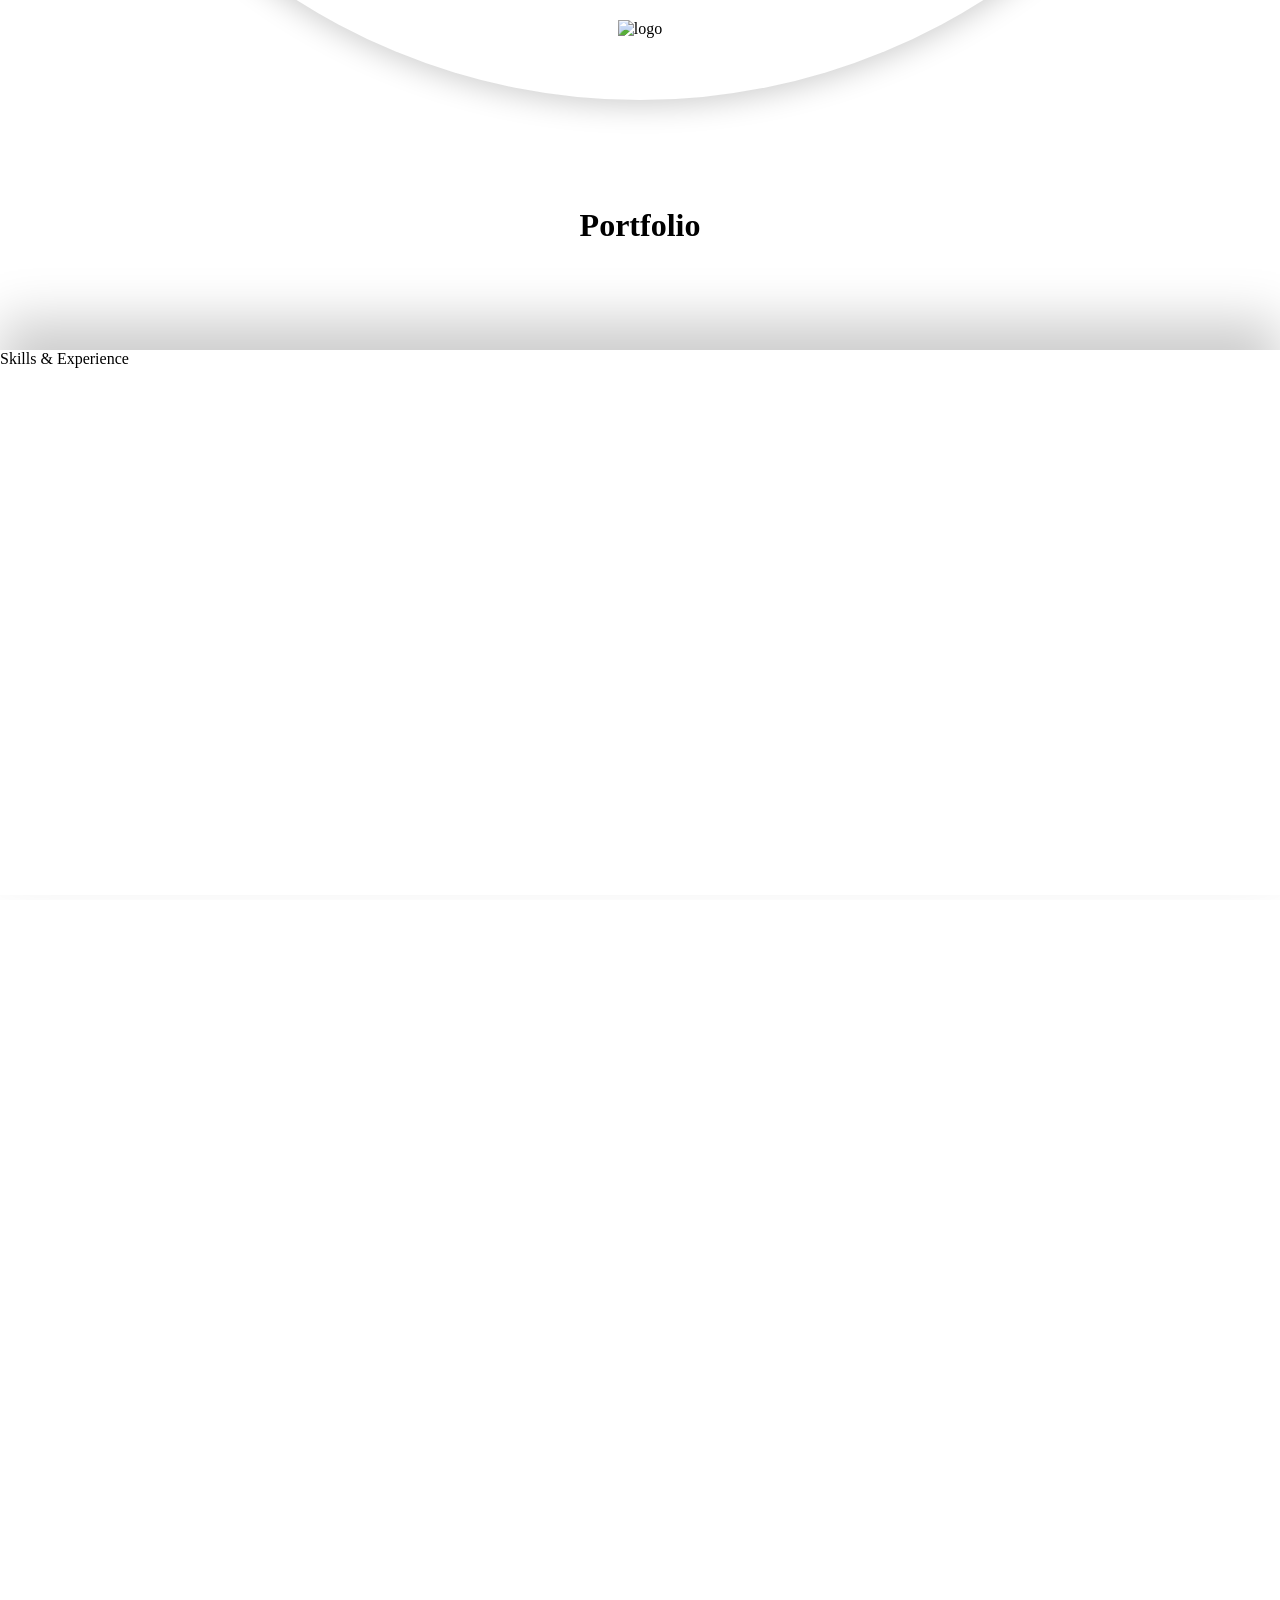
==== portfolio.html @ 9801de3b "Add files via upload" ====
<!DOCTYPE html>
<html>
<head>
	<meta charset="utf-8">
	<meta name="viewport" content="width=device-width, initial-scale=1">
	<title>Portfolio</title>
	<link rel="stylesheet" type="text/css" href="portfolio.css">
</head>
<body>
	<div class="parent">
		<nav class="main-nav">
			<div class="logo"><img src="C:\Users\Administrator\Downloads\Vector.svg" alt="logo">
			</div>
		</nav>
		<div class="one-box">
			<div class="text-area">
				<h1>
					Portfolio
				</h1>
			</div>
		</div>
		<div class="two-box">
			<div class="skills">
				<div class="gpage">
					Skills & Experience
					
				</div>
			</div>
		</div>
	</div>

</body>
</html>
---- portfolio.css ----
*{
    margin: 0;
    padding: 0;
    box-sizing: border-box;
}

.main-nav {
	display: flex;
    justify-content: center;
	padding-top: 0;
	background: white;
	width: 100%;
	max-width: 1280px;
	height: 1280px;
	
	margin-top: -1180px;
	border-top-right-radius: 100%;
	border-top-left-radius: 100%;
	border-bottom-right-radius: 100%;
	border-bottom-left-radius: 100%;
    box-shadow:rgba(0,0,0,0.2) 0px 5px 30px, inset rgba(0,0,0,0) 0px -10px 20px;
}

.logo {
	display: flex;
	text-align: center;
	justify-content: center;
	padding: 20px;
	padding-top: 1200px;
}

.one-box {
    display: flex;
	height:250px;
	width: 100vw;

	justify-content: center;
	align-items: center;
}

.two-box {
	display: flex;
	/*padding-top: 40px;*/
	height:545px;
	width: 100vw;
    box-shadow:rgba(0,0,0,0.2) 0px -30px 50px, inset rgba(0,0,0,0) 0px -50px 50px;
}
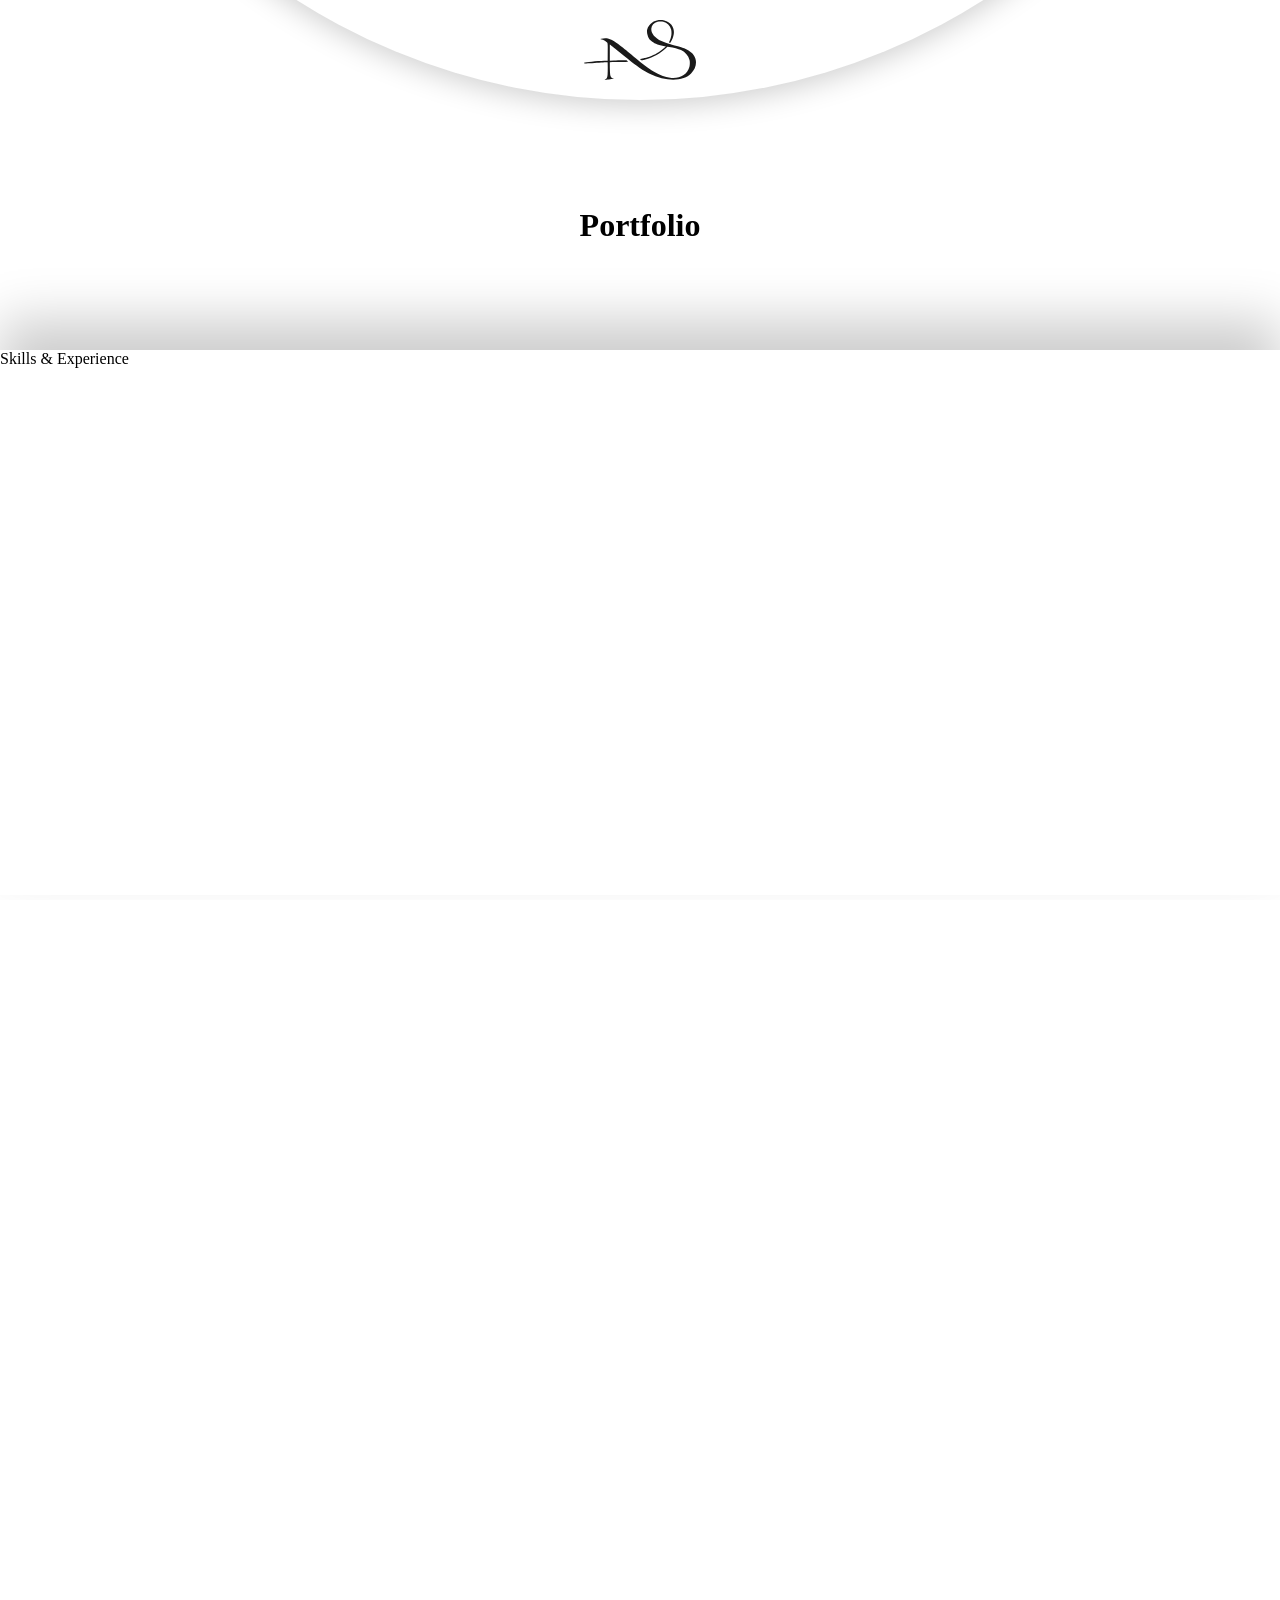
==== commit f7ec180f: "Update portfolio.html" ====
--- a/portfolio.html
+++ b/portfolio.html
@@ -9,7 +9,7 @@
 <body>
 	<div class="parent">
 		<nav class="main-nav">
-			<div class="logo"><img src="C:\Users\Administrator\Downloads\Vector.svg" alt="logo">
+			<div class="logo"><img src="Vector.svg" alt="logo">
 			</div>
 		</nav>
 		<div class="one-box">
@@ -30,4 +30,5 @@
 	</div>
 
 </body>
-</html>+
+</html>
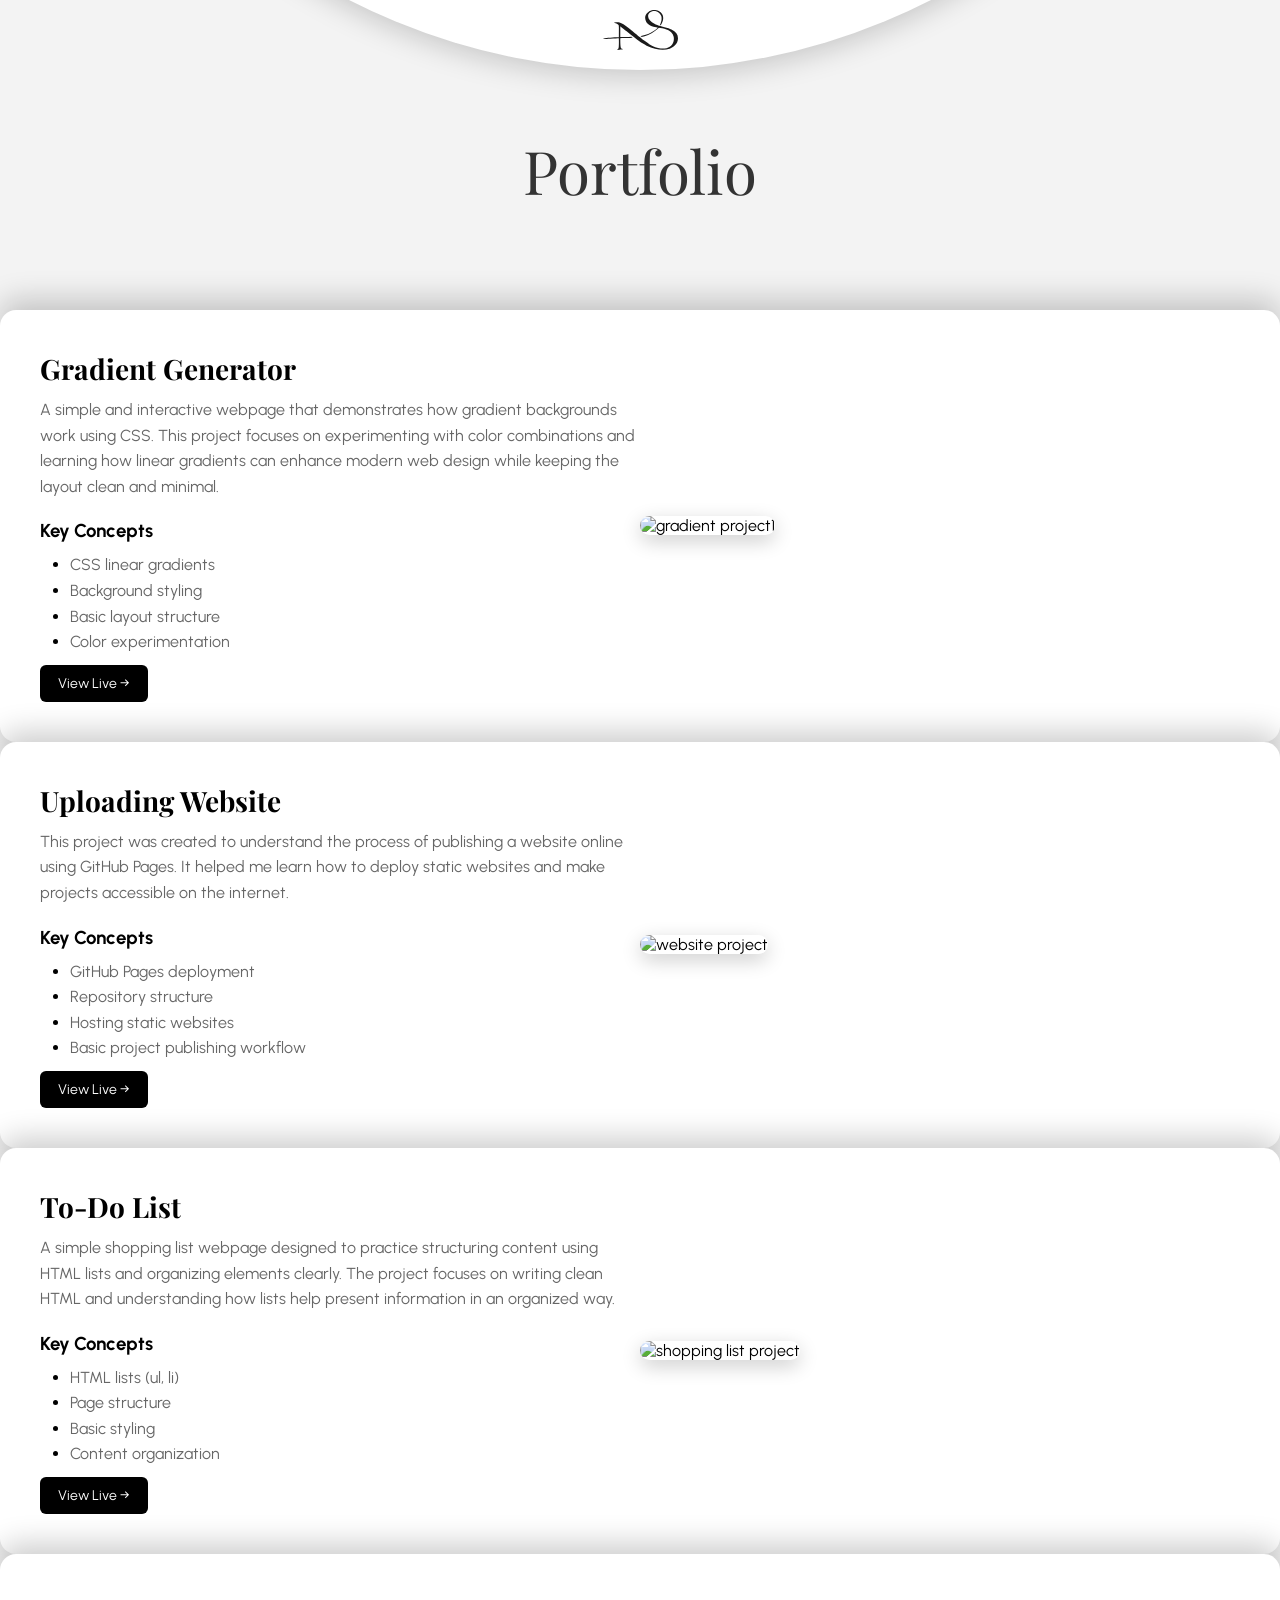
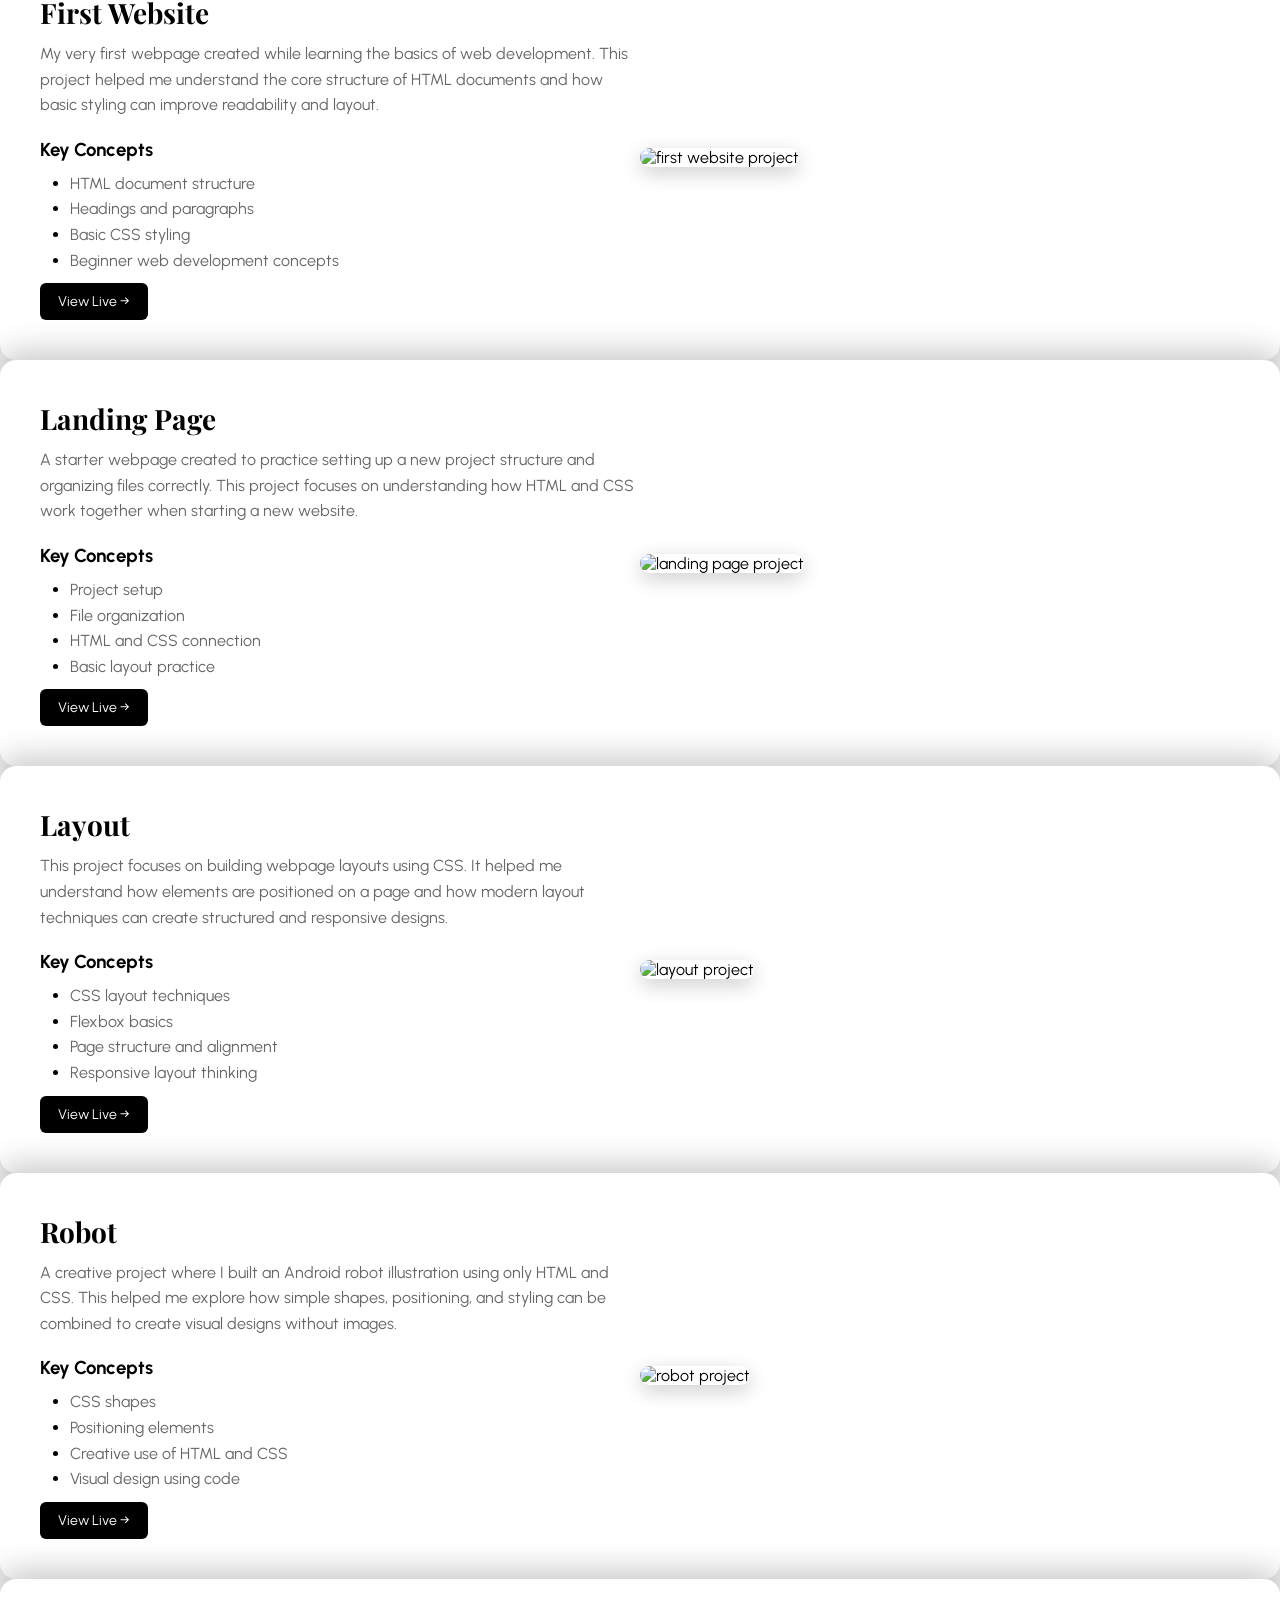
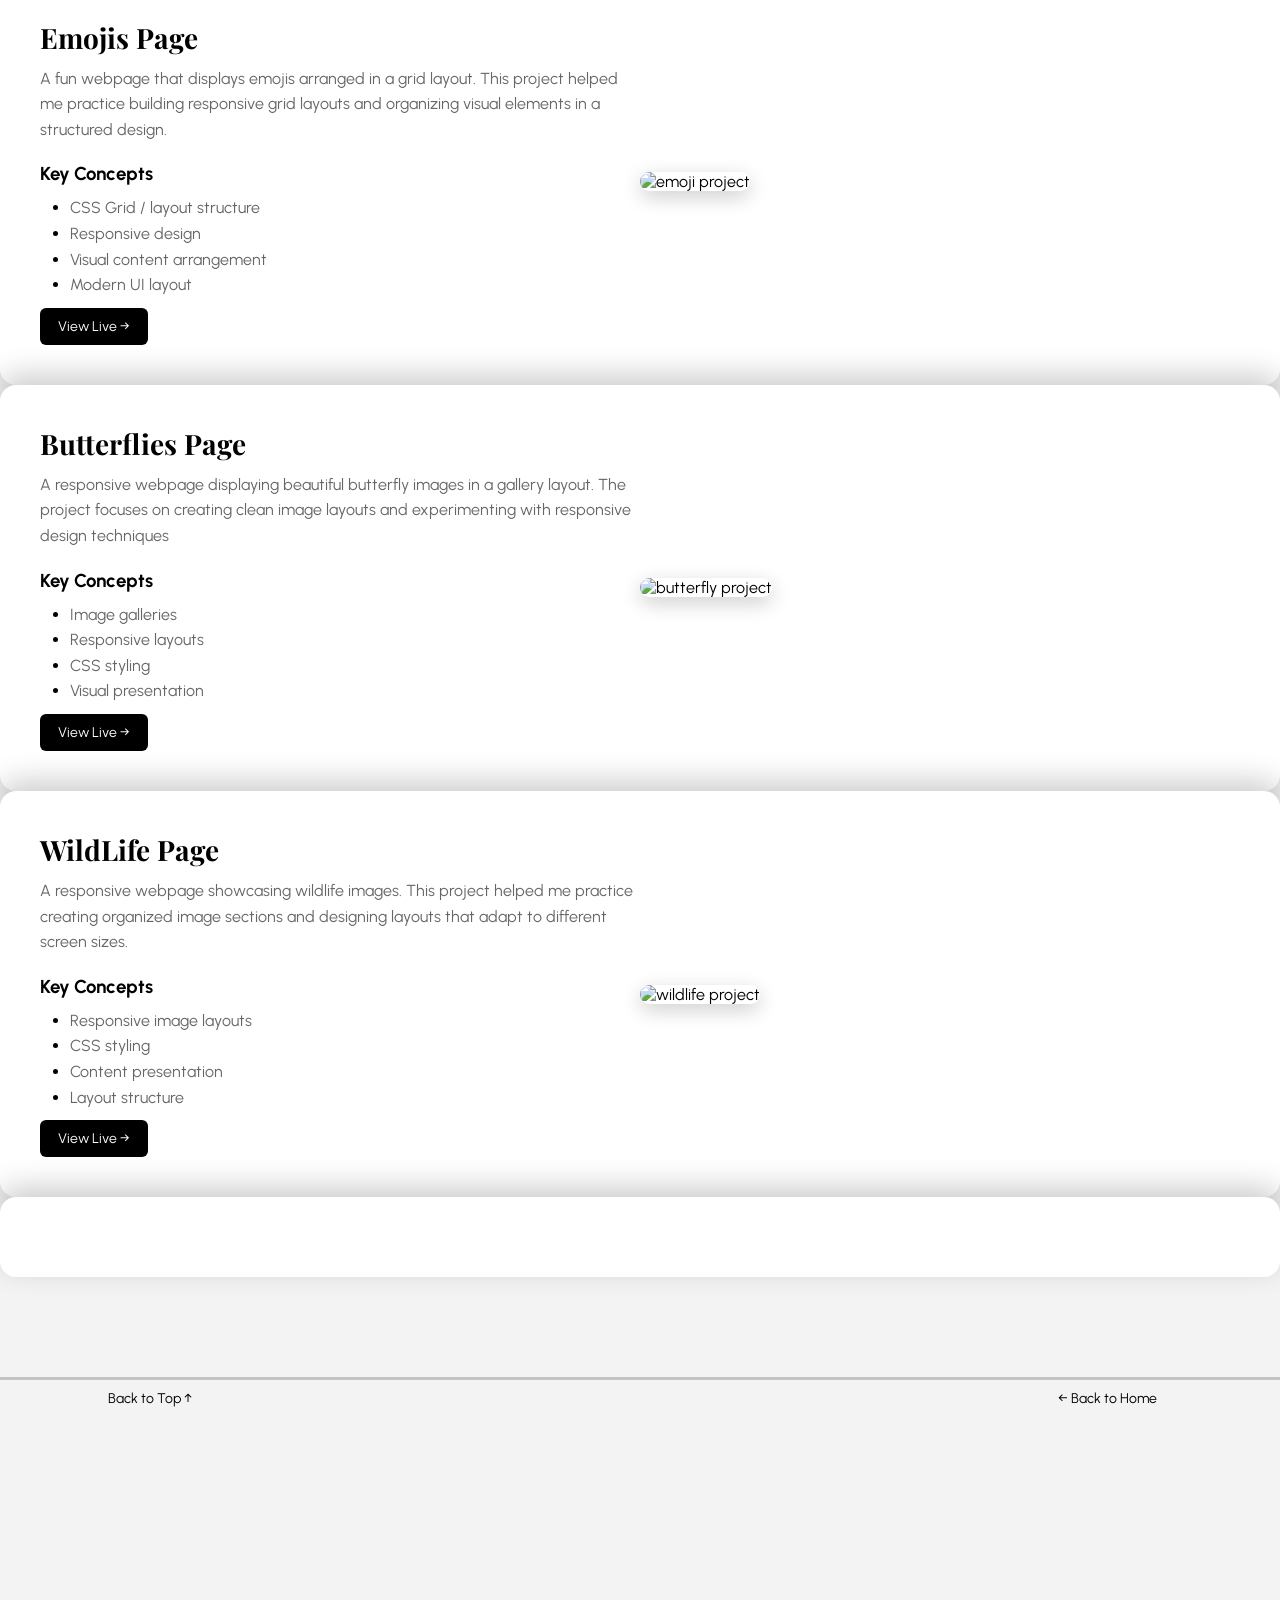
==== commit e37e664b: "Update portfolio.html" ====
--- a/portfolio.html
+++ b/portfolio.html
@@ -6,29 +6,351 @@
 	<title>Portfolio</title>
 	<link rel="stylesheet" type="text/css" href="portfolio.css">
 </head>
+
 <body>
-	<div class="parent">
+
+	<!-- <header class="hero"> -->
 		<nav class="main-nav">
 			<div class="logo"><img src="Vector.svg" alt="logo">
 			</div>
+			
 		</nav>
-		<div class="one-box">
-			<div class="text-area">
-				<h1>
-					Portfolio
-				</h1>
+		<h1>Portfolio</h1>
+	<!-- </header>	 -->
+
+
+	<section class="projects">
+
+		<!-- Project 1 -->
+		<div class="project-card">
+
+			<div class="project-text">
+				<h2>Gradient Generator</h2>
+
+				 
+				
+
+						<p>A simple and interactive webpage that demonstrates how gradient backgrounds work using CSS. This project focuses on experimenting with color combinations and learning how linear gradients can enhance modern web design while keeping the layout clean and minimal.</p>
+
+					<h3> Key Concepts </h3>
+						<ul>
+							<li> <p> CSS linear gradients</p></li>
+
+							<li> <p>Background styling</p></li>
+
+							<li><p> Basic layout structure</p></li>
+
+							<li><p> Color experimentation</p></li>
+						</ul>
+				
+
+				<a href="https://noorayeshasaleha.github.io/back-ground-color-gradient/" class="btn">View Live →</a>
+				
 			</div>
-		</div>
-		<div class="two-box">
-			<div class="skills">
-				<div class="gpage">
-					Skills & Experience
-					
-				</div>
+			
+			<div class="project-image">
+				<img src="background-generator.png" alt="gradient project1">
+				
 			</div>
 		</div>
+
+			<!-- Project 2 -->
+	    <div class="project-card">
+
+	        <div class="project-text">
+	            <h2>Uploading Website</h2>
+
+	            	<p>This project was created to understand the process of publishing a website online using GitHub Pages. It helped me learn how to deploy static websites and make projects accessible on the internet.</p>
+
+					<h3> Key Concepts </h3>
+						<ul>
+							<li> <p> GitHub Pages deployment</p></li>
+
+							<li> <p>Repository structure</p></li>
+
+							<li><p> Hosting static websites</p></li>
+
+							<li><p> Basic project publishing workflow</p></li>
+						</ul>
+
+	            <a href="https://noorayeshasaleha.github.io/uploading-website/" class="btn">View Live →</a>
+	        </div>
+
+	        <div class="project-image">
+	            <img src="website.png" alt="website project">
+	        </div>
+
+	    </div>
+
+
+	    <!-- Project 3 -->
+	    <div class="project-card">
+
+	        <div class="project-text">
+	            <h2>To-Do List</h2>
+
+	            	<p>A simple shopping list webpage designed to practice structuring content using HTML lists and organizing elements clearly. The project focuses on writing clean HTML and understanding how lists help present information in an organized way.</p>
+
+					<h3> Key Concepts </h3>
+						<ul>
+							<li> <p> HTML lists (ul, li)</p></li>
+
+							<li> <p>Page structure</p></li>
+
+							<li><p> Basic styling</p></li>
+
+							<li><p> Content organization</p></li>
+						</ul>
+
+	            <a href="https://noorayeshasaleha.github.io/shopping-list/" class="btn">View Live →</a>
+	        </div>
+
+	        <div class="project-image">
+	            <img src="shopping.png" alt="shopping list project">
+	        </div>
+					
+		</div>
+
+		<!-- Project 4 -->
+	    <div class="project-card">
+
+	        <div class="project-text">
+	            <h2>First Website</h2>
+
+	           		<p>My very first webpage created while learning the basics of web development. This project helped me understand the core structure of HTML documents and how basic styling can improve readability and layout.</p>
+
+					<h3> Key Concepts </h3>
+						<ul>
+							<li> <p> HTML document structure</p></li>
+
+							<li> <p>Headings and paragraphs</p></li>
+
+							<li><p> Basic CSS styling</p></li>
+
+							<li><p> Beginner web development concepts</p></li>
+						</ul>
+
+	            <a href="https://noorayeshasaleha.github.io/1st-website/" class="btn">View Live →</a>
+	        </div>
+
+	        <div class="project-image">
+	            <img src="first.png" alt="first website project">
+	        </div>
+					
+		</div>
+
+		<!-- Project 5-->
+	    <div class="project-card">
+
+	        <div class="project-text">
+	            <h2>Landing Page</h2>
+				<p>A starter webpage created to practice setting up a new project structure and organizing files correctly. This project focuses on understanding how HTML and CSS work together when starting a new website.</p>
+
+					<h3> Key Concepts </h3>
+						<ul>
+							<li> <p> Project setup</p></li>
+
+							<li> <p>File organization</p></li>
+
+							<li><p> HTML and CSS connection</p></li>
+
+							<li><p> Basic layout practice</p></li>
+						</ul>
+
+	            <a href="https://noorayeshasaleha.github.io/project-start/" class="btn">View Live →</a>
+	        </div>
+
+	        <div class="project-image">
+	            <img src="landing.png" alt="landing page project">
+	        </div>
+					
+		</div>
+
+		<!-- Project 6 -->
+	    <div class="project-card">
+
+	        <div class="project-text">
+	            <h2>Layout</h2>
+
+	            <p>This project focuses on building webpage layouts using CSS. It helped me understand how elements are positioned on a page and how modern layout techniques can create structured and responsive designs.</p>
+
+					<h3> Key Concepts </h3>
+						<ul>
+							<li> <p> CSS layout techniques</p></li>
+
+							<li> <p>Flexbox basics</p></li>
+
+							<li><p> Page structure and alignment</p></li>
+
+							<li><p> Responsive layout thinking</p></li>
+						</ul>
+	            <a href="https://noorayeshasaleha.github.io/Layout/" class="btn">View Live →</a>
+	        </div>
+
+	        <div class="project-image">
+	            <img src="layout.png" alt="layout project">
+	        </div>
+					
+		</div>
+
+		<!-- Project 7 -->
+	    <div class="project-card">
+
+	        <div class="project-text">
+	            <h2>Robot</h2>
+
+	        <p>A creative project where I built an Android robot illustration using only HTML and CSS. This helped me explore how simple shapes, positioning, and styling can be combined to create visual designs without images.</p>
+
+					<h3> Key Concepts </h3>
+						<ul>
+							<li> <p> CSS shapes</p></li>
+
+							<li> <p>Positioning elements</p></li>
+
+							<li><p> Creative use of HTML and CSS</p></li>
+
+							<li><p> Visual design using code</p></li>
+						</ul>
+
+	            <a href="https://noorayeshasaleha.github.io/1st-robot/" class="btn">View Live →</a>
+	        </div>
+
+	        <div class="project-image">
+	            <img src="robot.png" alt="robot project">
+	        </div>
+					
+		</div>
+
+		<!-- Project 8 -->
+	    <div class="project-card">
+
+	        <div class="project-text">
+	            <h2>Emojis Page</h2>
+
+	            <p>A fun webpage that displays emojis arranged in a grid layout. This project helped me practice building responsive grid layouts and organizing visual elements in a structured design.</p>
+
+					<h3> Key Concepts </h3>
+						<ul>
+							<li> <p> CSS Grid / layout structure</p></li>
+
+							<li> <p>Responsive design</p></li>
+
+							<li><p> Visual content arrangement</p></li>
+
+							<li><p> Modern UI layout</p></li>
+						</ul>
+
+	            <a href="https://noorayeshasaleha.github.io/emojis/" class="btn">View Live →</a>
+	        </div>
+
+	        <div class="project-image">
+	            <img src="emoji.png" alt="emoji project">
+	        </div>
+					
+		</div>
+
+		<!-- Project 9 -->
+	    <div class="project-card">
+
+	        <div class="project-text">
+	            <h2>Butterflies Page</h2>
+
+	            <p>A responsive webpage displaying beautiful butterfly images in a gallery layout. The project focuses on creating clean image layouts and experimenting with responsive design techniques</p>
+
+					<h3> Key Concepts </h3>
+						<ul>
+							<li> <p> Image galleries</p></li>
+
+							<li> <p>Responsive layouts</p></li>
+
+							<li><p> CSS styling</p></li>
+
+							<li><p> Visual presentation</p></li>
+						</ul>
+
+	            <a href="https://noorayeshasaleha.github.io/butterflies/" class="btn">View Live →</a>
+	        </div>
+
+	        <div class="project-image">
+	            <img src=" butterfly.png" alt="butterfly project">
+	        </div>
+					
+		</div>
+
+		<!-- Project 10 -->
+	    <div class="project-card">
+
+	        <div class="project-text">
+	            <h2>WildLife Page</h2>
+
+	            <p>A responsive webpage showcasing wildlife images. This project helped me practice creating organized image sections and designing layouts that adapt to different screen sizes.</p>
+
+					<h3> Key Concepts </h3>
+						<ul>
+							<li> <p> Responsive image layouts</p></li>
+
+							<li> <p>CSS styling</p></li>
+
+							<li><p> Content presentation</p></li>
+
+							<li><p> Layout structure</p></li>
+						</ul>
+	            <a href="https://noorayeshasaleha.github.io/wildLife/" class="btn">View Live →</a>
+	        </div>
+
+	        <div class="project-image">
+	            <img src="wildlife.png" alt="wildlife project">
+	        </div>
+					
+		</div>
+
+		
+
+		<!-- Project 11 -->
+	    <div class="project-card">
+
+	        <!-- <div class="project-text">
+	            <h2>To-Do List</h2>
+
+	            <p>
+	                A responsive landing page developed for the
+	                Complete Web Developer course coding exercise.
+	            </p>
+
+	            <a href="https://noorayeshasaleha.github.io/shopping-list/" class="btn">View Live →</a>
+	        </div>
+
+	        <div class="project-image">
+	            <img src="shopping.png" alt="shopping list project">
+	        </div> -->
+					
+		</div>
+	
+		
+</section>
+
+
+<footer class="footer">
+	<div class="footer-content">
+		<div class="back-to-top">
+		  			 Back to Top ↑
+		</div>
+
+
+		<a href="index.html" class="back-btn">← Back to Home</a>
 	</div>
+</footer>
+
+<script>
+	  const backToTop = document.querySelector('.back-to-top');
+
+	  backToTop.addEventListener('click', () => {
+	    window.scrollTo({
+	      top: 0,
+	      behavior: 'smooth'
+	    });
+	  });
+	</script>		
 
 </body>
-
 </html>
--- a/portfolio.css
+++ b/portfolio.css
@@ -1,3 +1,7 @@
+@import url('https://fonts.googleapis.com/css2?family=Playfair+Display:ital,wght@0,400..900;1,400..900&family=Red+Rose:wght@300..700&display=swap');
+
+@import url('https://fonts.googleapis.com/css2?family=Urbanist:ital,wght@0,100..900;1,100..900&display=swap');
+
 *{
     margin: 0;
     padding: 0;
@@ -13,7 +17,7 @@
 	max-width: 1280px;
 	height: 1280px;
 	
-	margin-top: -1180px;
+	margin-top: -1210px;
 	border-top-right-radius: 100%;
 	border-top-left-radius: 100%;
 	border-bottom-right-radius: 100%;
@@ -26,22 +30,195 @@
 	text-align: center;
 	justify-content: center;
 	padding: 20px;
-	padding-top: 1200px;
-}
-
-.one-box {
-    display: flex;
-	height:250px;
-	width: 100vw;
+	padding-top: 1220px;
+
+}
+
+.logo img {
+	width: 100%;
+	height: auto;
+	max-width: 80px;
+}
+
+/* PAGE */
+
+body{
+background:#f3f3f3;
+font-family:'Urbanist',sans-serif;
+}
+
+
+/* HERO SECTION */
+
+
+
+ h1{
+font-family:'Playfair Display',serif;
+font-size:60px;
+font-weight:300;
+color:#333;
+display: flex;
+	height:200px;
+
 
 	justify-content: center;
 	align-items: center;
 }
 
-.two-box {
-	display: flex;
-	/*padding-top: 40px;*/
-	height:545px;
-	width: 100vw;
-    box-shadow:rgba(0,0,0,0.2) 0px -30px 50px, inset rgba(0,0,0,0) 0px -50px 50px;
-}+
+/* PROJECT SECTION */
+
+.projects{
+/*max-width:1100px;*/
+margin:auto;
+display:flex;
+flex-direction:column;
+/*gap:40px;*/
+padding:40px 0px 100px;
+}
+
+
+/* PROJECT CARD */
+
+.project-card{
+display:flex;
+justify-content:space-between;
+align-items:center;
+background:#ffffff;
+padding:40px;
+border-radius:16px;
+box-shadow:0 -10px 30px rgba(0,0,0,0.2);
+/*gap:40px;*/
+}
+
+
+/* TEXT SIDE */
+
+.project-text{
+flex:1;
+}
+
+.project-text h2{
+	font-family:'Playfair Display',serif;
+
+font-size:28px;
+margin-bottom:10px;
+}
+
+.project-text p{
+color:#666;
+line-height:1.6;
+margin-bottom:20px;
+}
+
+
+/* BUTTON */
+
+.btn{
+display:inline-block;
+padding:10px 18px;
+background:black;
+color:white;
+text-decoration:none;
+border-radius:6px;
+font-size:14px;
+transition:0.3s;
+}
+
+.btn:hover{
+background:#333;
+}
+
+
+/* IMAGE */
+
+.project-image{
+flex:1;
+}
+
+.project-image img{
+width:100%;
+border-radius:12px;
+box-shadow:0 6px 20px rgba(0,0,0,0.2);
+}
+
+
+/* MOBILE */
+
+@media (max-width:768px){
+
+.project-card{
+flex-direction:column;
+text-align:center;
+}
+
+.project-image{
+width:100%;
+}
+
+.hero h1{
+font-size:40px;
+}
+
+}
+
+.back-btn{
+	width: 15%;
+/*display:inline-block;*/
+display: flex;
+align-items: center;
+justify-content: center;
+padding:10px 18px;
+color: black;
+text-decoration:none;
+border-radius:6px;
+font-family:'Urbanist',sans-serif;
+font-size:14px;
+transition:0.3s;
+}
+
+.back-btn:hover{
+background:#777;
+transform:translateY(-2px);
+}
+
+.back-to-top {
+  font-family: 'Urbanist', sans-serif;
+  font-size: 14px;
+  color: black;
+  cursor: pointer;
+  transition: 0.3s ease;
+  padding:10px 18px;
+  border-radius:6px;
+
+}
+
+.back-to-top:hover {
+  background:#777;
+  transform: translateY(-2px);
+}
+
+.footer{
+	border-top: 3px solid rgba(0, 0, 0, 0.2);
+
+}
+
+.footer-content {
+  max-width: 1100px;
+  margin: auto;
+  display: flex;
+  justify-content: space-between;
+  align-items: center;
+}
+
+ul{
+	margin-left: 30px;
+	margin-top: 10px;
+	margin-bottom:30px;
+
+}
+
+li{
+	margin-bottom:-20px;
+	line-height: 0.5;
+}
